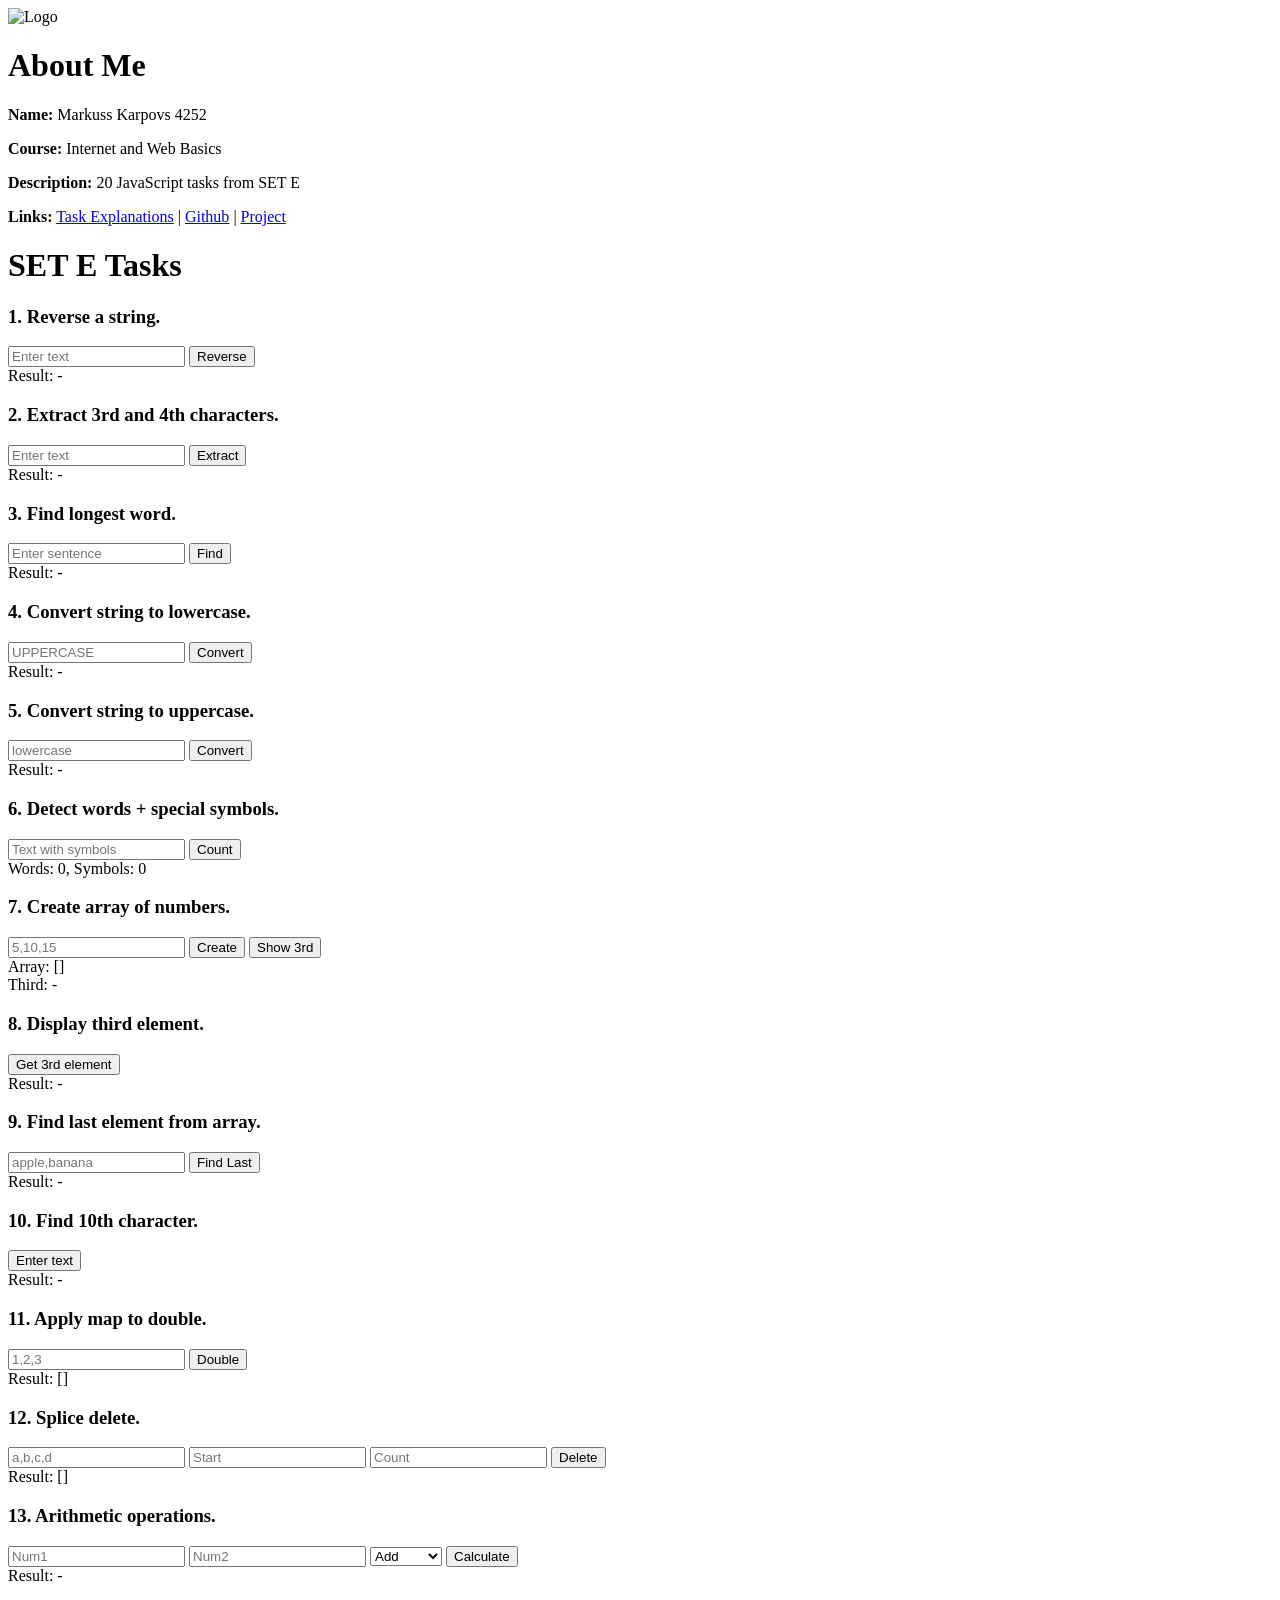
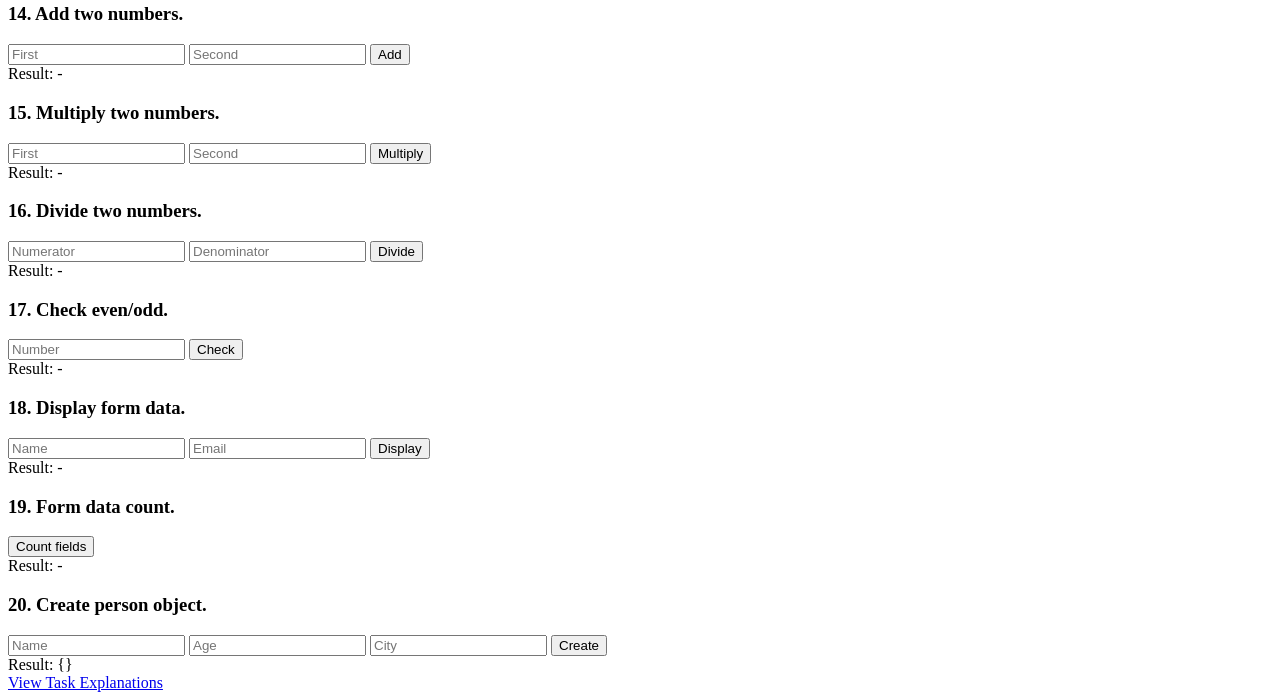
==== index.html @ 536c32c0 "Add initial HTML structure for SET E Tasks" ====
<!DOCTYPE html>
<html lang="en">
<head>
<meta charset="UTF-8">
<meta name="viewport" content="width=device-width, initial-scale=1.0">
<title>SET E Tasks</title>
<link rel="stylesheet" href="style.css">
</head>
<body>
<header>
<div class="about">
<img src="https://static.vecteezy.com/system/resources/thumbnails/009/121/352/small_2x/rnu-logo-rnu-letter-rnu-letter-logo-design-initials-rnu-logo-linked-with-circle-and-uppercase-monogram-logo-rnu-typography-for-technology-business-and-real-estate-brand-vector.jpg" alt="Logo">
<div>
<h1>About Me</h1>
<p><strong>Name:</strong> Markuss Karpovs 4252</p>
<p><strong>Course:</strong> Internet and Web Basics</p>
<p><strong>Description:</strong> 20 JavaScript tasks from SET E</p>
<p><strong>Links:</strong> <a href="description.html" class="nav-btn">Task Explanations</a> | <a href="https://github.com/mk-btc0">Github</a> | <a href="https://github.com/mk-btc0/crypto-tools-mk-btc0">Project</a></p>
</div>
</div>
</header>

<div class="container">
<h1>SET E Tasks</h1>

<div class="task-section">
<h3 class="task-title">1. Reverse a string.</h3>
<div class="input-group">
<input type="text" id="reverseInput" placeholder="Enter text">
<button onclick="reverseString()">Reverse</button>
</div>
<div class="result" id="reverseResult">Result: -</div>
</div>

<div class="task-section">
<h3 class="task-title">2. Extract 3rd and 4th characters.</h3>
<div class="input-group">
<input type="text" id="extractInput" placeholder="Enter text">
<button onclick="extractChars()">Extract</button>
</div>
<div class="result" id="extractResult">Result: -</div>
</div>

<div class="task-section">
<h3 class="task-title">3. Find longest word.</h3>
<div class="input-group">
<input type="text" id="longestInput" placeholder="Enter sentence">
<button onclick="findLongestWord()">Find</button>
</div>
<div class="result" id="longestResult">Result: -</div>
</div>

<div class="task-section">
<h3 class="task-title">4. Convert string to lowercase.</h3>
<div class="input-group">
<input type="text" id="lowercaseInput" placeholder="UPPERCASE">
<button onclick="toLowercase()">Convert</button>
</div>
<div class="result" id="lowercaseResult">Result: -</div>
</div>

<div class="task-section">
<h3 class="task-title">5. Convert string to uppercase.</h3>
<div class="input-group">
<input type="text" id="uppercaseInput" placeholder="lowercase">
<button onclick="toUppercase()">Convert</button>
</div>
<div class="result" id="uppercaseResult">Result: -</div>
</div>

<div class="task-section">
<h3 class="task-title">6. Detect words + special symbols.</h3>
<div class="input-group">
<input type="text" id="wordsInput" placeholder="Text with symbols">
<button onclick="countWordsSymbols()">Count</button>
</div>
<div class="result" id="wordsResult">Words: 0, Symbols: 0</div>
</div>

<div class="task-section">
<h3 class="task-title">7. Create array of numbers.</h3>
<div class="input-group">
<input type="text" id="arrayInput" placeholder="5,10,15">
<button onclick="createArray()">Create</button>
<button onclick="showThird()">Show 3rd</button>
</div>
<div class="result" id="arrayResult">Array: []</div>
<div class="result" id="thirdElement">Third: -</div>
</div>

<div class="task-section">
<h3 class="task-title">8. Display third element.</h3>
<div class="input-group">
<button onclick="getThird()">Get 3rd element</button>
</div>
<div class="result" id="thirdElement2">Result: -</div>
</div>

<div class="task-section">
<h3 class="task-title">9. Find last element from array.</h3>
<div class="input-group">
<input type="text" id="lastArrayInput" placeholder="apple,banana">
<button onclick="findLast()">Find Last</button>
</div>
<div class="result" id="lastElement">Result: -</div>
</div>

<div class="task-section">
<h3 class="task-title">10. Find 10th character.</h3>
<div class="input-group">
<button onclick="getTenth()">Enter text</button>
</div>
<div class="result" id="tenthChar">Result: -</div>
</div>

<div class="task-section">
<h3 class="task-title">11. Apply map to double.</h3>
<div class="input-group">
<input type="text" id="mapInput" placeholder="1,2,3">
<button onclick="doubleArray()">Double</button>
</div>
<div class="result" id="mapResult">Result: []</div>
</div>

<div class="task-section">
<h3 class="task-title">12. Splice delete.</h3>
<div class="input-group">
<input type="text" id="spliceInput" placeholder="a,b,c,d">
<input type="number" id="spliceIndex" placeholder="Start">
<input type="number" id="spliceCount" placeholder="Count">
<button onclick="spliceDelete()">Delete</button>
</div>
<div class="result" id="spliceResult">Result: []</div>
</div>

<div class="task-section">
<h3 class="task-title">13. Arithmetic operations.</h3>
<div class="input-group">
<input type="number" id="opNum1" placeholder="Num1">
<input type="number" id="opNum2" placeholder="Num2">
<select id="operation">
<option value="add">Add</option>
<option value="subtract">Subtract</option>
<option value="multiply">Multiply</option>
<option value="divide">Divide</option>
</select>
<button onclick="calculate()">Calculate</button>
</div>
<div class="result" id="operationResult">Result: -</div>
</div>

<div class="task-section">
<h3 class="task-title">14. Add two numbers.</h3>
<div class="input-group">
<input type="number" id="addNum1" placeholder="First">
<input type="number" id="addNum2" placeholder="Second">
<button onclick="addNumbers()">Add</button>
</div>
<div class="result" id="addResult">Result: -</div>
</div>

<div class="task-section">
<h3 class="task-title">15. Multiply two numbers.</h3>
<div class="input-group">
<input type="number" id="multiplyNum1" placeholder="First">
<input type="number" id="multiplyNum2" placeholder="Second">
<button onclick="multiplyNumbers()">Multiply</button>
</div>
<div class="result" id="multiplyResult">Result: -</div>
</div>

<div class="task-section">
<h3 class="task-title">16. Divide two numbers.</h3>
<div class="input-group">
<input type="number" id="divideNum1" placeholder="Numerator">
<input type="number" id="divideNum2" placeholder="Denominator">
<button onclick="divideNumbers()">Divide</button>
</div>
<div class="result" id="divideResult">Result: -</div>
</div>

<div class="task-section">
<h3 class="task-title">17. Check even/odd.</h3>
<div class="input-group">
<input type="number" id="evenOddInput" placeholder="Number">
<button onclick="checkEvenOdd()">Check</button>
</div>
<div class="result" id="evenOddResult">Result: -</div>
</div>

<div class="task-section">
<h3 class="task-title">18. Display form data.</h3>
<div class="input-group">
<input type="text" id="formName" placeholder="Name">
<input type="email" id="formEmail" placeholder="Email">
<button onclick="showFormData()">Display</button>
</div>
<div class="result" id="formData">Result: -</div>
</div>

<div class="task-section">
<h3 class="task-title">19. Form data count.</h3>
<div class="input-group">
<button onclick="countFields()">Count fields</button>
</div>
<div class="result" id="formCount">Result: -</div>
</div>

<div class="task-section">
<h3 class="task-title">20. Create person object.</h3>
<div class="input-group">
<input type="text" id="personName" placeholder="Name">
<input type="number" id="personAge" placeholder="Age">
<input type="text" id="personCity" placeholder="City">
<button onclick="createPerson()">Create</button>
</div>
<div class="result" id="personResult">Result: {}</div>
</div>

<div class="nav-buttons">
<a href="description.html" class="nav-btn large">View Task Explanations</a>
</div>

</div>

<script src="script.js"></script>
</body>
</html>
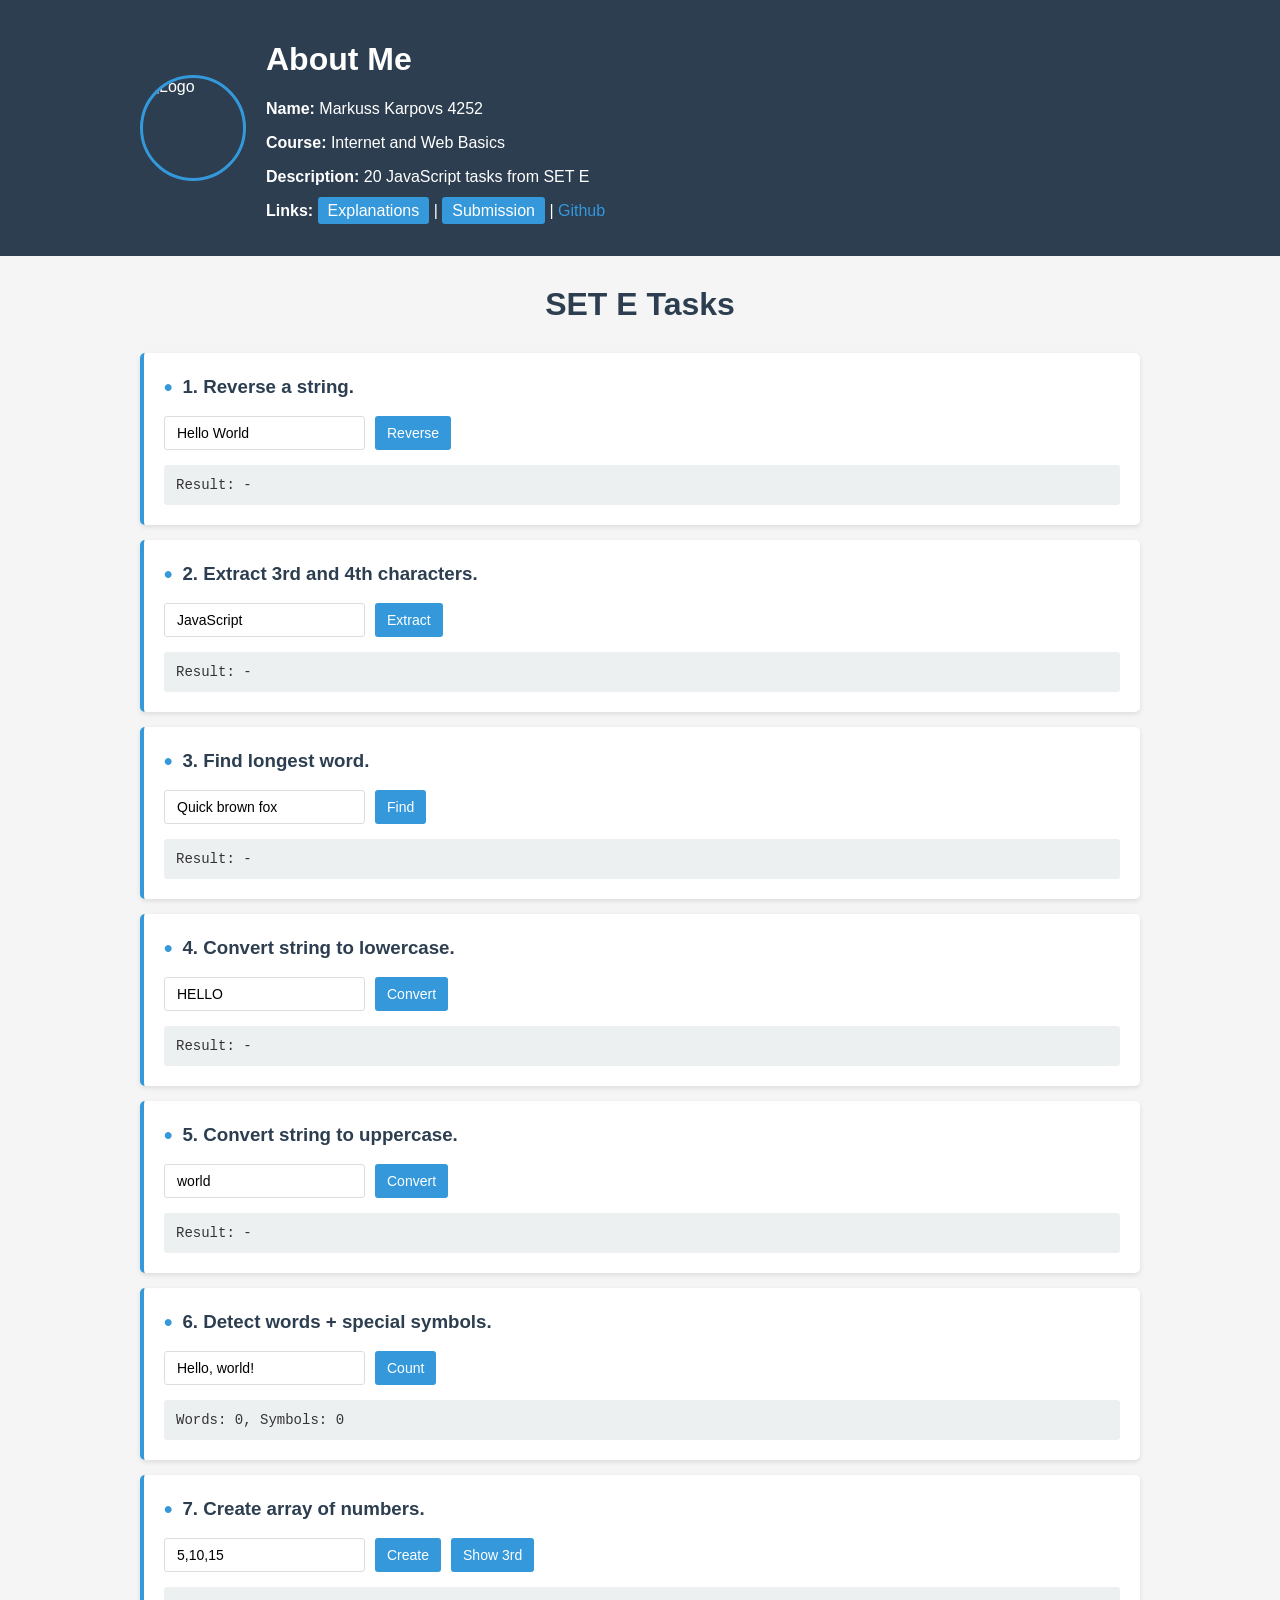
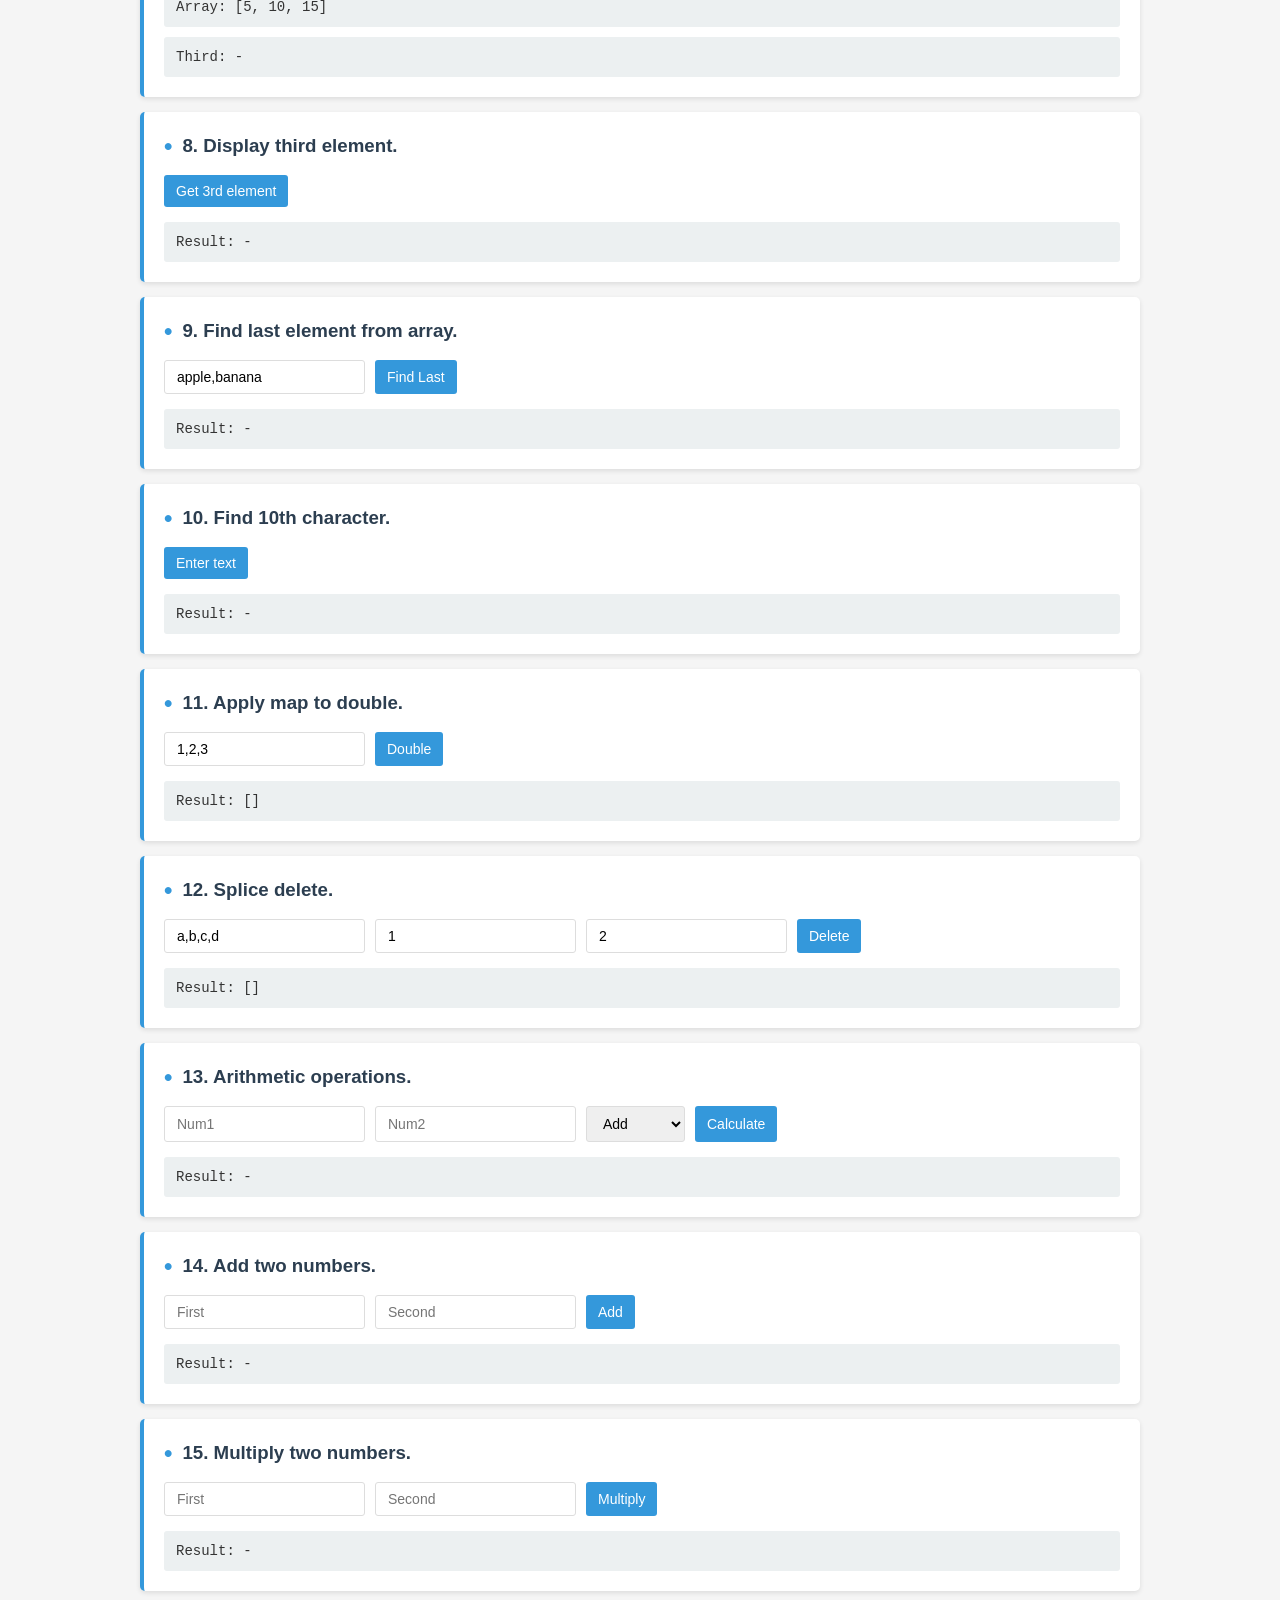
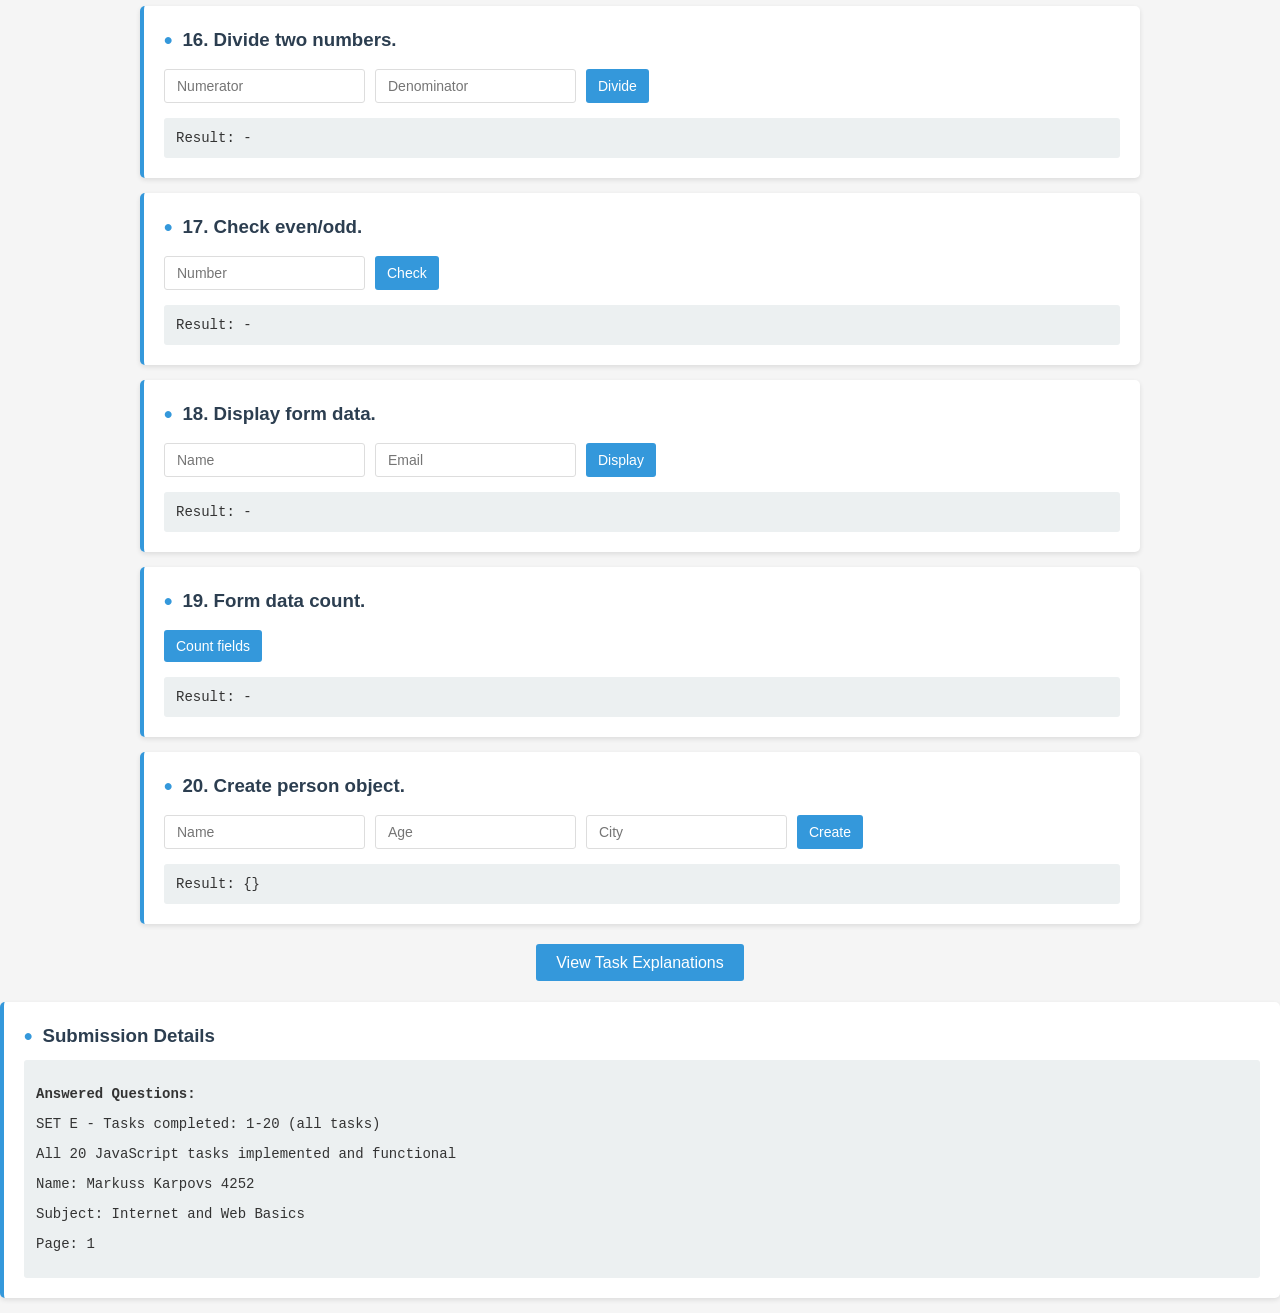
==== commit bac744f9: "Update index.html" ====
--- a/index.html
+++ b/index.html
@@ -15,8 +15,7 @@
 <p><strong>Name:</strong> Markuss Karpovs 4252</p>
 <p><strong>Course:</strong> Internet and Web Basics</p>
 <p><strong>Description:</strong> 20 JavaScript tasks from SET E</p>
-<p><strong>Links:</strong> <a href="description.html" class="nav-btn">Task Explanations</a> | <a href="https://github.com/mk-btc0">Github</a> | <a href="https://github.com/mk-btc0/crypto-tools-mk-btc0">Project</a></p>
-</div>
+<p><strong>Links:</strong> <a href="description.html" class="nav-btn">Explanations</a> | <a href="submission.html" class="nav-btn">Submission</a> | <a href="https://github.com/mk-btc0">Github</a></p></div>
 </div>
 </header>
 
@@ -222,7 +221,17 @@
 </div>
 
 </div>
-
+<div class="task-section">
+  <h3 class="task-title">Submission Details</h3>
+  <div class="result">
+    <p><strong>Answered Questions:</strong></p>
+    <p>SET E - Tasks completed: 1-20 (all tasks)</p>
+    <p>All 20 JavaScript tasks implemented and functional</p>
+    <p>Name: Markuss Karpovs 4252</p>
+    <p>Subject: Internet and Web Basics</p>
+    <p>Page: 1</p>
+  </div>
+</div>
 <script src="script.js"></script>
 </body>
 </html>
--- a/style.css
+++ b/style.css
@@ -0,0 +1,151 @@
+body {
+  font-family: Arial, sans-serif;
+  background: #f5f5f5;
+  color: #333;
+  margin: 0;
+  padding: 0;
+}
+
+header {
+  background: #2c3e50;
+  padding: 20px;
+  color: white;
+}
+
+.about {
+  display: flex;
+  align-items: center;
+  gap: 20px;
+  max-width: 1000px;
+  margin: 0 auto;
+}
+
+.about img {
+  width: 100px;
+  height: 100px;
+  border-radius: 50%;
+  border: 3px solid #3498db;
+}
+
+.about-text h1 {
+  margin: 0 0 10px 0;
+}
+
+.about-text p {
+  margin: 5px 0;
+  font-size: 14px;
+}
+
+a {
+  color: #3498db;
+  text-decoration: none;
+}
+
+.nav-btn {
+  background: #3498db;
+  color: white;
+  padding: 5px 10px;
+  border-radius: 3px;
+}
+
+.nav-btn.large {
+  padding: 10px 20px;
+  font-size: 16px;
+}
+
+.container {
+  max-width: 1000px;
+  margin: 20px auto;
+  padding: 0 20px;
+}
+
+.container > h1 {
+  text-align: center;
+  color: #2c3e50;
+  margin: 30px 0;
+}
+
+.task-section {
+  background: white;
+  padding: 20px;
+  margin: 15px 0;
+  border-radius: 5px;
+  box-shadow: 0 2px 5px rgba(0,0,0,0.1);
+  border-left: 4px solid #3498db;
+}
+
+.task-title {
+  color: #2c3e50;
+  margin: 0 0 10px 0;
+  display: flex;
+  align-items: center;
+}
+
+.task-title::before {
+  content: "•";
+  color: #3498db;
+  font-size: 24px;
+  margin-right: 10px;
+}
+
+.input-group {
+  display: flex;
+  flex-wrap: wrap;
+  gap: 10px;
+  margin: 15px 0;
+}
+
+input, select, button {
+  padding: 8px 12px;
+  font-size: 14px;
+  border-radius: 3px;
+  border: 1px solid #ddd;
+}
+
+button {
+  background: #3498db;
+  color: white;
+  border: none;
+  cursor: pointer;
+}
+
+button:hover {
+  background: #2980b9;
+}
+
+.result {
+  background: #ecf0f1;
+  padding: 12px;
+  border-radius: 3px;
+  margin-top: 10px;
+  font-family: monospace;
+  font-size: 14px;
+}
+
+.methods {
+  background: white;
+  padding: 20px;
+  margin: 20px 0;
+  border-radius: 5px;
+  border: 1px solid #ddd;
+}
+
+.nav-buttons {
+  text-align: center;
+  margin: 30px 0;
+}
+
+@media (max-width: 600px) {
+  .about {
+    flex-direction: column;
+    text-align: center;
+  }
+  
+  .input-group {
+    flex-direction: column;
+  }
+  
+  input, select, button {
+    width: 100%;
+  }
+}
